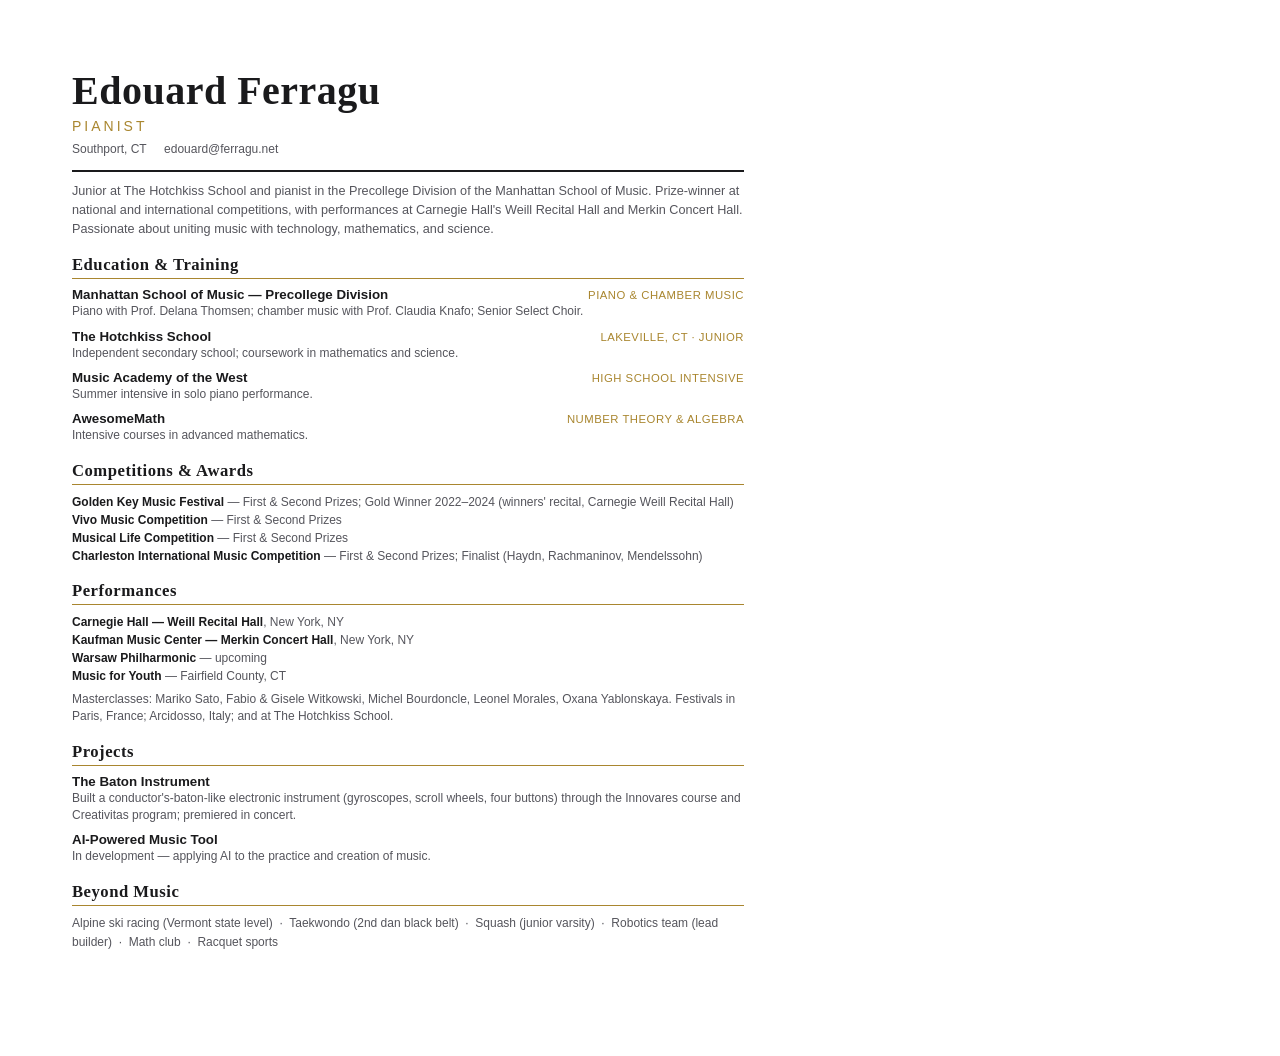
==== cv/cv-source.html @ 1e17b832 "Personal website: initial version Single-page pianist site with hero, about, awards, performances, e" ====
<!DOCTYPE html>
<html lang="en">
<head>
<meta charset="UTF-8" />
<style>
  @page { size: Letter; margin: 0; }
  * { margin: 0; padding: 0; box-sizing: border-box; }
  html, body { font-family: "Helvetica Neue", Arial, sans-serif; color: #1a1a1c; background: #ffffff; color-scheme: light; }
  .page { width: 8.5in; min-height: 11in; padding: 0.7in 0.75in; }
  :root { --gold: #a9862f; --ink: #1a1a1c; --soft: #55555c; --line: #e0dacd; }
  .name { font-family: Georgia, "Times New Roman", serif; font-size: 30pt; font-weight: 700; letter-spacing: .5px; }
  .title { color: var(--gold); font-size: 10.5pt; letter-spacing: 3px; text-transform: uppercase; margin-top: 4px; }
  .contact { font-size: 9pt; color: var(--soft); margin-top: 8px; }
  .contact span { margin-right: 14px; }
  .rule { height: 2px; background: var(--ink); margin: 14px 0 4px; }
  h2 { font-family: Georgia, serif; font-size: 12.5pt; color: var(--ink); margin: 16px 0 8px; letter-spacing: .5px;
       border-bottom: 1px solid var(--gold); padding-bottom: 3px; }
  .intro { font-size: 9.5pt; color: var(--soft); line-height: 1.5; margin-top: 10px; }
  .row { margin-bottom: 8px; }
  .row .r-head { display: flex; justify-content: space-between; align-items: baseline; }
  .r-title { font-size: 10pt; font-weight: 700; }
  .r-meta { font-size: 8.5pt; color: var(--gold); text-transform: uppercase; letter-spacing: .5px; white-space: nowrap; }
  .r-desc { font-size: 9pt; color: var(--soft); line-height: 1.45; margin-top: 1px; }
  .two-col { display: grid; grid-template-columns: 1fr 1fr; gap: 4px 28px; }
  ul.tight { list-style: none; }
  ul.tight li { font-size: 9pt; color: var(--soft); padding: 2px 0; }
  ul.tight li b { color: var(--ink); font-weight: 600; }
  .chips { font-size: 9pt; color: var(--soft); line-height: 1.6; }
</style>
</head>
<body>
<div class="page">
  <div class="name">Edouard Ferragu</div>
  <div class="title">Pianist</div>
  <div class="contact">
    <span>Southport, CT</span>
    <span>edouard@ferragu.net</span>
  </div>
  <div class="rule"></div>

  <p class="intro">
    Junior at The Hotchkiss School and pianist in the Precollege Division of the Manhattan School of Music.
    Prize-winner at national and international competitions, with performances at Carnegie Hall's Weill Recital
    Hall and Merkin Concert Hall. Passionate about uniting music with technology, mathematics, and science.
  </p>

  <h2>Education &amp; Training</h2>
  <div class="row"><div class="r-head"><span class="r-title">Manhattan School of Music — Precollege Division</span><span class="r-meta">Piano &amp; Chamber Music</span></div>
    <div class="r-desc">Piano with Prof. Delana Thomsen; chamber music with Prof. Claudia Knafo; Senior Select Choir.</div></div>
  <div class="row"><div class="r-head"><span class="r-title">The Hotchkiss School</span><span class="r-meta">Lakeville, CT · Junior</span></div>
    <div class="r-desc">Independent secondary school; coursework in mathematics and science.</div></div>
  <div class="row"><div class="r-head"><span class="r-title">Music Academy of the West</span><span class="r-meta">High School Intensive</span></div>
    <div class="r-desc">Summer intensive in solo piano performance.</div></div>
  <div class="row"><div class="r-head"><span class="r-title">AwesomeMath</span><span class="r-meta">Number Theory &amp; Algebra</span></div>
    <div class="r-desc">Intensive courses in advanced mathematics.</div></div>

  <h2>Competitions &amp; Awards</h2>
  <ul class="tight">
    <li><b>Golden Key Music Festival</b> — First &amp; Second Prizes; Gold Winner 2022–2024 (winners' recital, Carnegie Weill Recital Hall)</li>
    <li><b>Vivo Music Competition</b> — First &amp; Second Prizes</li>
    <li><b>Musical Life Competition</b> — First &amp; Second Prizes</li>
    <li><b>Charleston International Music Competition</b> — First &amp; Second Prizes; Finalist (Haydn, Rachmaninov, Mendelssohn)</li>
  </ul>

  <h2>Performances</h2>
  <ul class="tight">
    <li><b>Carnegie Hall — Weill Recital Hall</b>, New York, NY</li>
    <li><b>Kaufman Music Center — Merkin Concert Hall</b>, New York, NY</li>
    <li><b>Warsaw Philharmonic</b> — upcoming</li>
    <li><b>Music for Youth</b> — Fairfield County, CT</li>
  </ul>
  <p class="r-desc" style="margin-top:6px;">Masterclasses: Mariko Sato, Fabio &amp; Gisele Witkowski, Michel Bourdoncle, Leonel Morales, Oxana Yablonskaya.
     Festivals in Paris, France; Arcidosso, Italy; and at The Hotchkiss School.</p>

  <h2>Projects</h2>
  <div class="row"><div class="r-title">The Baton Instrument</div>
    <div class="r-desc">Built a conductor's-baton-like electronic instrument (gyroscopes, scroll wheels, four buttons) through the
      Innovares course and Creativitas program; premiered in concert.</div></div>
  <div class="row"><div class="r-title">AI-Powered Music Tool</div>
    <div class="r-desc">In development — applying AI to the practice and creation of music.</div></div>

  <h2>Beyond Music</h2>
  <p class="chips">
    Alpine ski racing (Vermont state level) &nbsp;·&nbsp; Taekwondo (2nd dan black belt) &nbsp;·&nbsp;
    Squash (junior varsity) &nbsp;·&nbsp; Robotics team (lead builder) &nbsp;·&nbsp; Math club &nbsp;·&nbsp; Racquet sports
  </p>
</div>
</body>
</html>
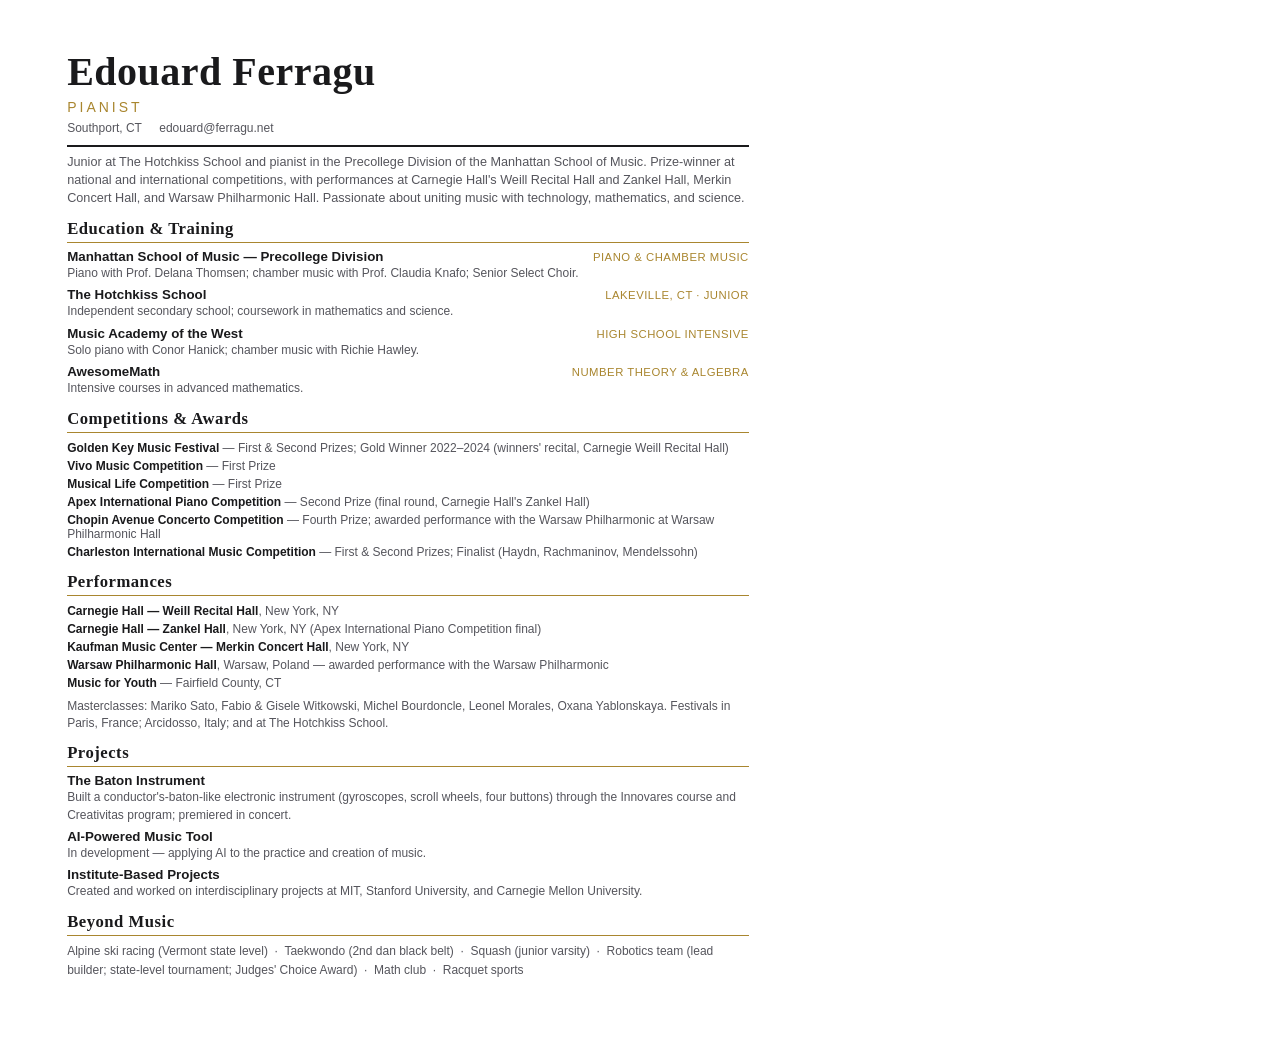
==== commit 8607020e: "Update awards, training, projects, and robotics achievements" ====
--- a/cv/cv-source.html
+++ b/cv/cv-source.html
@@ -6,17 +6,17 @@
   @page { size: Letter; margin: 0; }
   * { margin: 0; padding: 0; box-sizing: border-box; }
   html, body { font-family: "Helvetica Neue", Arial, sans-serif; color: #1a1a1c; background: #ffffff; color-scheme: light; }
-  .page { width: 8.5in; min-height: 11in; padding: 0.7in 0.75in; }
+  .page { width: 8.5in; min-height: 11in; padding: 0.5in 0.7in 0.3in; }
   :root { --gold: #a9862f; --ink: #1a1a1c; --soft: #55555c; --line: #e0dacd; }
   .name { font-family: Georgia, "Times New Roman", serif; font-size: 30pt; font-weight: 700; letter-spacing: .5px; }
   .title { color: var(--gold); font-size: 10.5pt; letter-spacing: 3px; text-transform: uppercase; margin-top: 4px; }
-  .contact { font-size: 9pt; color: var(--soft); margin-top: 8px; }
+  .contact { font-size: 9pt; color: var(--soft); margin-top: 6px; }
   .contact span { margin-right: 14px; }
-  .rule { height: 2px; background: var(--ink); margin: 14px 0 4px; }
-  h2 { font-family: Georgia, serif; font-size: 12.5pt; color: var(--ink); margin: 16px 0 8px; letter-spacing: .5px;
+  .rule { height: 2px; background: var(--ink); margin: 10px 0 3px; }
+  h2 { font-family: Georgia, serif; font-size: 12.5pt; color: var(--ink); margin: 11px 0 6px; letter-spacing: .5px;
        border-bottom: 1px solid var(--gold); padding-bottom: 3px; }
-  .intro { font-size: 9.5pt; color: var(--soft); line-height: 1.5; margin-top: 10px; }
-  .row { margin-bottom: 8px; }
+  .intro { font-size: 9.5pt; color: var(--soft); line-height: 1.42; margin-top: 7px; }
+  .row { margin-bottom: 5px; }
   .row .r-head { display: flex; justify-content: space-between; align-items: baseline; }
   .r-title { font-size: 10pt; font-weight: 700; }
   .r-meta { font-size: 8.5pt; color: var(--gold); text-transform: uppercase; letter-spacing: .5px; white-space: nowrap; }
@@ -41,7 +41,8 @@
   <p class="intro">
     Junior at The Hotchkiss School and pianist in the Precollege Division of the Manhattan School of Music.
     Prize-winner at national and international competitions, with performances at Carnegie Hall's Weill Recital
-    Hall and Merkin Concert Hall. Passionate about uniting music with technology, mathematics, and science.
+    Hall and Zankel Hall, Merkin Concert Hall, and Warsaw Philharmonic Hall. Passionate about uniting music
+    with technology, mathematics, and science.
   </p>
 
   <h2>Education &amp; Training</h2>
@@ -50,23 +51,26 @@
   <div class="row"><div class="r-head"><span class="r-title">The Hotchkiss School</span><span class="r-meta">Lakeville, CT · Junior</span></div>
     <div class="r-desc">Independent secondary school; coursework in mathematics and science.</div></div>
   <div class="row"><div class="r-head"><span class="r-title">Music Academy of the West</span><span class="r-meta">High School Intensive</span></div>
-    <div class="r-desc">Summer intensive in solo piano performance.</div></div>
+    <div class="r-desc">Solo piano with Conor Hanick; chamber music with Richie Hawley.</div></div>
   <div class="row"><div class="r-head"><span class="r-title">AwesomeMath</span><span class="r-meta">Number Theory &amp; Algebra</span></div>
     <div class="r-desc">Intensive courses in advanced mathematics.</div></div>
 
   <h2>Competitions &amp; Awards</h2>
   <ul class="tight">
     <li><b>Golden Key Music Festival</b> — First &amp; Second Prizes; Gold Winner 2022–2024 (winners' recital, Carnegie Weill Recital Hall)</li>
-    <li><b>Vivo Music Competition</b> — First &amp; Second Prizes</li>
-    <li><b>Musical Life Competition</b> — First &amp; Second Prizes</li>
+    <li><b>Vivo Music Competition</b> — First Prize</li>
+    <li><b>Musical Life Competition</b> — First Prize</li>
+    <li><b>Apex International Piano Competition</b> — Second Prize (final round, Carnegie Hall's Zankel Hall)</li>
+    <li><b>Chopin Avenue Concerto Competition</b> — Fourth Prize; awarded performance with the Warsaw Philharmonic at Warsaw Philharmonic Hall</li>
     <li><b>Charleston International Music Competition</b> — First &amp; Second Prizes; Finalist (Haydn, Rachmaninov, Mendelssohn)</li>
   </ul>
 
   <h2>Performances</h2>
   <ul class="tight">
     <li><b>Carnegie Hall — Weill Recital Hall</b>, New York, NY</li>
+    <li><b>Carnegie Hall — Zankel Hall</b>, New York, NY (Apex International Piano Competition final)</li>
     <li><b>Kaufman Music Center — Merkin Concert Hall</b>, New York, NY</li>
-    <li><b>Warsaw Philharmonic</b> — upcoming</li>
+    <li><b>Warsaw Philharmonic Hall</b>, Warsaw, Poland — awarded performance with the Warsaw Philharmonic</li>
     <li><b>Music for Youth</b> — Fairfield County, CT</li>
   </ul>
   <p class="r-desc" style="margin-top:6px;">Masterclasses: Mariko Sato, Fabio &amp; Gisele Witkowski, Michel Bourdoncle, Leonel Morales, Oxana Yablonskaya.
@@ -78,11 +82,14 @@
       Innovares course and Creativitas program; premiered in concert.</div></div>
   <div class="row"><div class="r-title">AI-Powered Music Tool</div>
     <div class="r-desc">In development — applying AI to the practice and creation of music.</div></div>
+  <div class="row"><div class="r-title">Institute-Based Projects</div>
+    <div class="r-desc">Created and worked on interdisciplinary projects at MIT, Stanford University, and Carnegie Mellon University.</div></div>
 
   <h2>Beyond Music</h2>
   <p class="chips">
     Alpine ski racing (Vermont state level) &nbsp;·&nbsp; Taekwondo (2nd dan black belt) &nbsp;·&nbsp;
-    Squash (junior varsity) &nbsp;·&nbsp; Robotics team (lead builder) &nbsp;·&nbsp; Math club &nbsp;·&nbsp; Racquet sports
+    Squash (junior varsity) &nbsp;·&nbsp; Robotics team (lead builder; state-level tournament; Judges' Choice Award)
+    &nbsp;·&nbsp; Math club &nbsp;·&nbsp; Racquet sports
   </p>
 </div>
 </body>
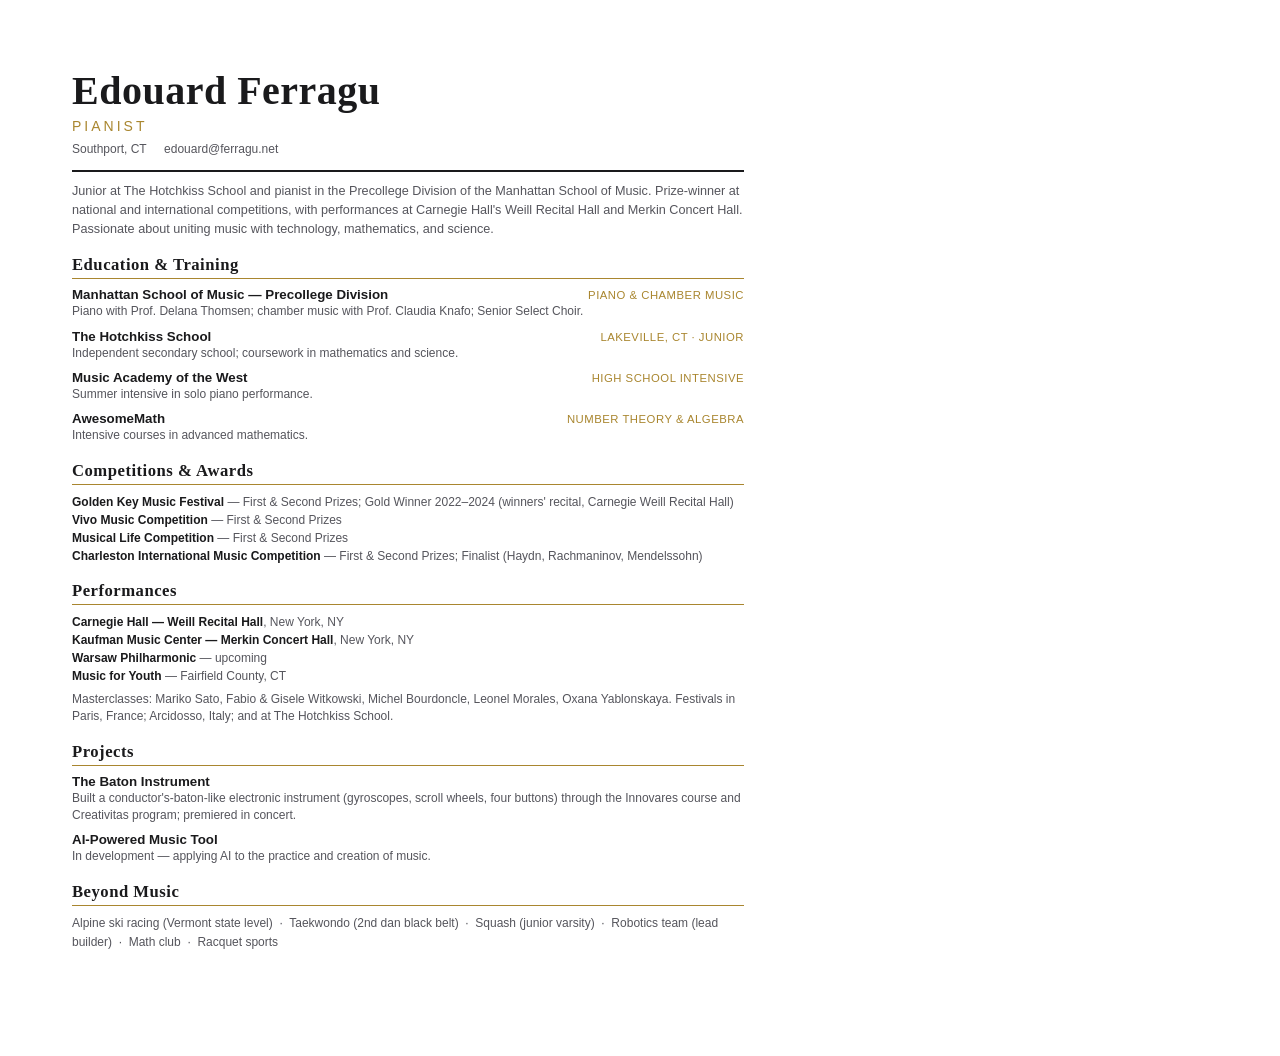
==== commit bdd555ae: "Revert "Update awards, training, projects, and robotics achievements" This reverts commit 8607020e5c" ====
--- a/cv/cv-source.html
+++ b/cv/cv-source.html
@@ -6,17 +6,17 @@
   @page { size: Letter; margin: 0; }
   * { margin: 0; padding: 0; box-sizing: border-box; }
   html, body { font-family: "Helvetica Neue", Arial, sans-serif; color: #1a1a1c; background: #ffffff; color-scheme: light; }
-  .page { width: 8.5in; min-height: 11in; padding: 0.5in 0.7in 0.3in; }
+  .page { width: 8.5in; min-height: 11in; padding: 0.7in 0.75in; }
   :root { --gold: #a9862f; --ink: #1a1a1c; --soft: #55555c; --line: #e0dacd; }
   .name { font-family: Georgia, "Times New Roman", serif; font-size: 30pt; font-weight: 700; letter-spacing: .5px; }
   .title { color: var(--gold); font-size: 10.5pt; letter-spacing: 3px; text-transform: uppercase; margin-top: 4px; }
-  .contact { font-size: 9pt; color: var(--soft); margin-top: 6px; }
+  .contact { font-size: 9pt; color: var(--soft); margin-top: 8px; }
   .contact span { margin-right: 14px; }
-  .rule { height: 2px; background: var(--ink); margin: 10px 0 3px; }
-  h2 { font-family: Georgia, serif; font-size: 12.5pt; color: var(--ink); margin: 11px 0 6px; letter-spacing: .5px;
+  .rule { height: 2px; background: var(--ink); margin: 14px 0 4px; }
+  h2 { font-family: Georgia, serif; font-size: 12.5pt; color: var(--ink); margin: 16px 0 8px; letter-spacing: .5px;
        border-bottom: 1px solid var(--gold); padding-bottom: 3px; }
-  .intro { font-size: 9.5pt; color: var(--soft); line-height: 1.42; margin-top: 7px; }
-  .row { margin-bottom: 5px; }
+  .intro { font-size: 9.5pt; color: var(--soft); line-height: 1.5; margin-top: 10px; }
+  .row { margin-bottom: 8px; }
   .row .r-head { display: flex; justify-content: space-between; align-items: baseline; }
   .r-title { font-size: 10pt; font-weight: 700; }
   .r-meta { font-size: 8.5pt; color: var(--gold); text-transform: uppercase; letter-spacing: .5px; white-space: nowrap; }
@@ -41,8 +41,7 @@
   <p class="intro">
     Junior at The Hotchkiss School and pianist in the Precollege Division of the Manhattan School of Music.
     Prize-winner at national and international competitions, with performances at Carnegie Hall's Weill Recital
-    Hall and Zankel Hall, Merkin Concert Hall, and Warsaw Philharmonic Hall. Passionate about uniting music
-    with technology, mathematics, and science.
+    Hall and Merkin Concert Hall. Passionate about uniting music with technology, mathematics, and science.
   </p>
 
   <h2>Education &amp; Training</h2>
@@ -51,26 +50,23 @@
   <div class="row"><div class="r-head"><span class="r-title">The Hotchkiss School</span><span class="r-meta">Lakeville, CT · Junior</span></div>
     <div class="r-desc">Independent secondary school; coursework in mathematics and science.</div></div>
   <div class="row"><div class="r-head"><span class="r-title">Music Academy of the West</span><span class="r-meta">High School Intensive</span></div>
-    <div class="r-desc">Solo piano with Conor Hanick; chamber music with Richie Hawley.</div></div>
+    <div class="r-desc">Summer intensive in solo piano performance.</div></div>
   <div class="row"><div class="r-head"><span class="r-title">AwesomeMath</span><span class="r-meta">Number Theory &amp; Algebra</span></div>
     <div class="r-desc">Intensive courses in advanced mathematics.</div></div>
 
   <h2>Competitions &amp; Awards</h2>
   <ul class="tight">
     <li><b>Golden Key Music Festival</b> — First &amp; Second Prizes; Gold Winner 2022–2024 (winners' recital, Carnegie Weill Recital Hall)</li>
-    <li><b>Vivo Music Competition</b> — First Prize</li>
-    <li><b>Musical Life Competition</b> — First Prize</li>
-    <li><b>Apex International Piano Competition</b> — Second Prize (final round, Carnegie Hall's Zankel Hall)</li>
-    <li><b>Chopin Avenue Concerto Competition</b> — Fourth Prize; awarded performance with the Warsaw Philharmonic at Warsaw Philharmonic Hall</li>
+    <li><b>Vivo Music Competition</b> — First &amp; Second Prizes</li>
+    <li><b>Musical Life Competition</b> — First &amp; Second Prizes</li>
     <li><b>Charleston International Music Competition</b> — First &amp; Second Prizes; Finalist (Haydn, Rachmaninov, Mendelssohn)</li>
   </ul>
 
   <h2>Performances</h2>
   <ul class="tight">
     <li><b>Carnegie Hall — Weill Recital Hall</b>, New York, NY</li>
-    <li><b>Carnegie Hall — Zankel Hall</b>, New York, NY (Apex International Piano Competition final)</li>
     <li><b>Kaufman Music Center — Merkin Concert Hall</b>, New York, NY</li>
-    <li><b>Warsaw Philharmonic Hall</b>, Warsaw, Poland — awarded performance with the Warsaw Philharmonic</li>
+    <li><b>Warsaw Philharmonic</b> — upcoming</li>
     <li><b>Music for Youth</b> — Fairfield County, CT</li>
   </ul>
   <p class="r-desc" style="margin-top:6px;">Masterclasses: Mariko Sato, Fabio &amp; Gisele Witkowski, Michel Bourdoncle, Leonel Morales, Oxana Yablonskaya.
@@ -82,14 +78,11 @@
       Innovares course and Creativitas program; premiered in concert.</div></div>
   <div class="row"><div class="r-title">AI-Powered Music Tool</div>
     <div class="r-desc">In development — applying AI to the practice and creation of music.</div></div>
-  <div class="row"><div class="r-title">Institute-Based Projects</div>
-    <div class="r-desc">Created and worked on interdisciplinary projects at MIT, Stanford University, and Carnegie Mellon University.</div></div>
 
   <h2>Beyond Music</h2>
   <p class="chips">
     Alpine ski racing (Vermont state level) &nbsp;·&nbsp; Taekwondo (2nd dan black belt) &nbsp;·&nbsp;
-    Squash (junior varsity) &nbsp;·&nbsp; Robotics team (lead builder; state-level tournament; Judges' Choice Award)
-    &nbsp;·&nbsp; Math club &nbsp;·&nbsp; Racquet sports
+    Squash (junior varsity) &nbsp;·&nbsp; Robotics team (lead builder) &nbsp;·&nbsp; Math club &nbsp;·&nbsp; Racquet sports
   </p>
 </div>
 </body>
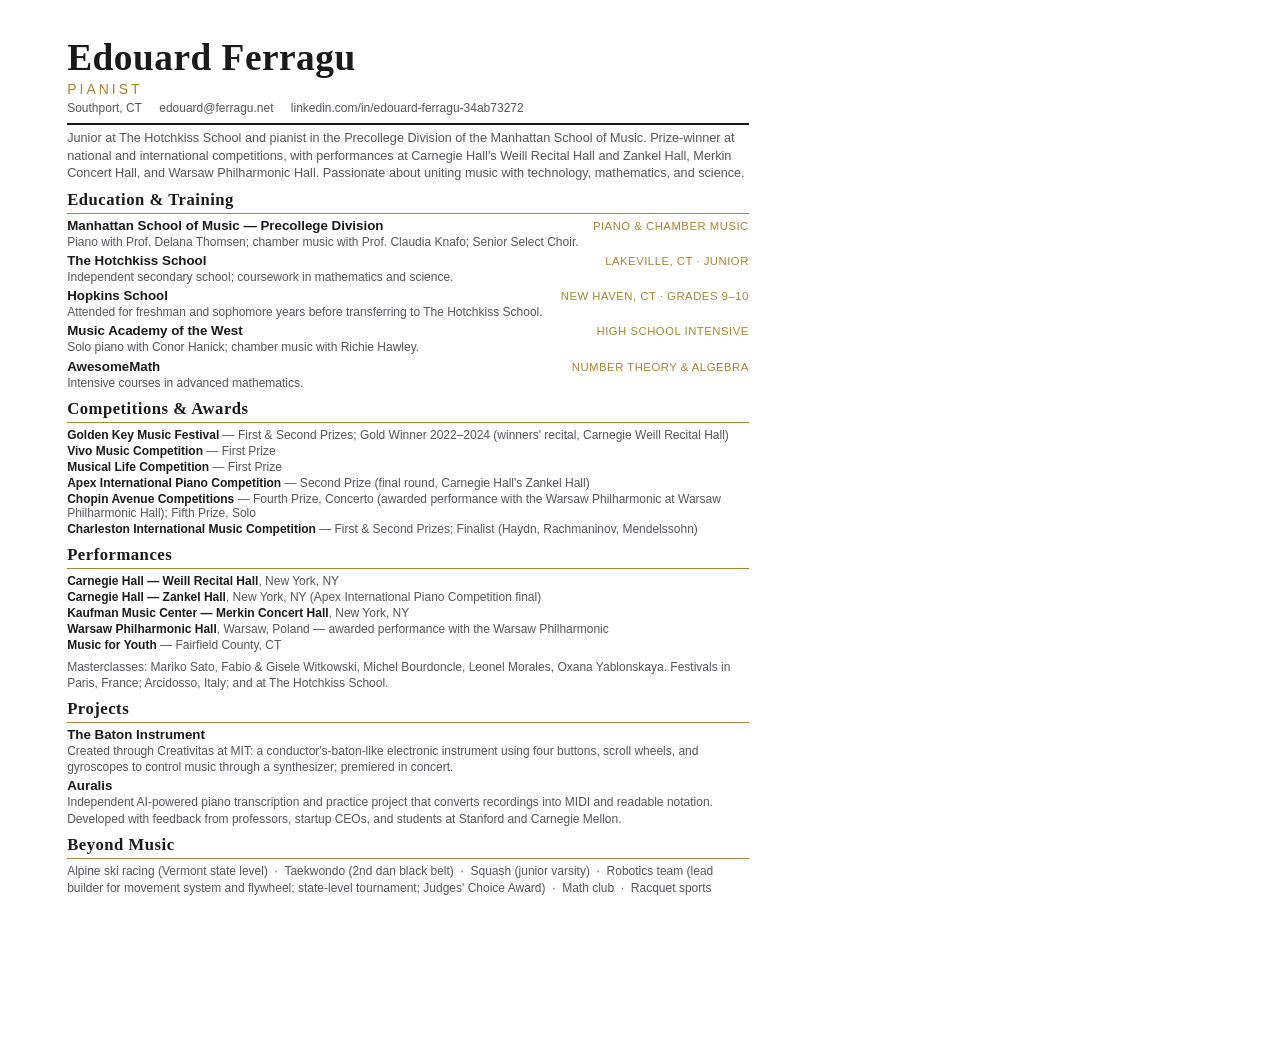
==== commit 888193cf: "Update personal website and CV" ====
--- a/cv/cv-source.html
+++ b/cv/cv-source.html
@@ -6,26 +6,26 @@
   @page { size: Letter; margin: 0; }
   * { margin: 0; padding: 0; box-sizing: border-box; }
   html, body { font-family: "Helvetica Neue", Arial, sans-serif; color: #1a1a1c; background: #ffffff; color-scheme: light; }
-  .page { width: 8.5in; min-height: 11in; padding: 0.7in 0.75in; }
+  .page { width: 8.5in; min-height: 11in; padding: 0.38in 0.7in 0.15in; }
   :root { --gold: #a9862f; --ink: #1a1a1c; --soft: #55555c; --line: #e0dacd; }
-  .name { font-family: Georgia, "Times New Roman", serif; font-size: 30pt; font-weight: 700; letter-spacing: .5px; }
-  .title { color: var(--gold); font-size: 10.5pt; letter-spacing: 3px; text-transform: uppercase; margin-top: 4px; }
-  .contact { font-size: 9pt; color: var(--soft); margin-top: 8px; }
+  .name { font-family: Georgia, "Times New Roman", serif; font-size: 28pt; font-weight: 700; letter-spacing: .5px; }
+  .title { color: var(--gold); font-size: 10.5pt; letter-spacing: 3px; text-transform: uppercase; margin-top: 2px; }
+  .contact { font-size: 9pt; color: var(--soft); margin-top: 4px; }
   .contact span { margin-right: 14px; }
-  .rule { height: 2px; background: var(--ink); margin: 14px 0 4px; }
-  h2 { font-family: Georgia, serif; font-size: 12.5pt; color: var(--ink); margin: 16px 0 8px; letter-spacing: .5px;
+  .rule { height: 2px; background: var(--ink); margin: 8px 0 3px; }
+  h2 { font-family: Georgia, serif; font-size: 12.5pt; color: var(--ink); margin: 8px 0 4px; letter-spacing: .5px;
        border-bottom: 1px solid var(--gold); padding-bottom: 3px; }
-  .intro { font-size: 9.5pt; color: var(--soft); line-height: 1.5; margin-top: 10px; }
-  .row { margin-bottom: 8px; }
+  .intro { font-size: 9.5pt; color: var(--soft); line-height: 1.35; margin-top: 5px; }
+  .row { margin-bottom: 3px; }
   .row .r-head { display: flex; justify-content: space-between; align-items: baseline; }
   .r-title { font-size: 10pt; font-weight: 700; }
   .r-meta { font-size: 8.5pt; color: var(--gold); text-transform: uppercase; letter-spacing: .5px; white-space: nowrap; }
-  .r-desc { font-size: 9pt; color: var(--soft); line-height: 1.45; margin-top: 1px; }
+  .r-desc { font-size: 9pt; color: var(--soft); line-height: 1.35; margin-top: 1px; }
   .two-col { display: grid; grid-template-columns: 1fr 1fr; gap: 4px 28px; }
   ul.tight { list-style: none; }
-  ul.tight li { font-size: 9pt; color: var(--soft); padding: 2px 0; }
+  ul.tight li { font-size: 9pt; color: var(--soft); padding: 1px 0; }
   ul.tight li b { color: var(--ink); font-weight: 600; }
-  .chips { font-size: 9pt; color: var(--soft); line-height: 1.6; }
+  .chips { font-size: 9pt; color: var(--soft); line-height: 1.4; }
 </style>
 </head>
 <body>
@@ -35,13 +35,15 @@
   <div class="contact">
     <span>Southport, CT</span>
     <span>edouard@ferragu.net</span>
+    <span>linkedin.com/in/edouard-ferragu-34ab73272</span>
   </div>
   <div class="rule"></div>
 
   <p class="intro">
     Junior at The Hotchkiss School and pianist in the Precollege Division of the Manhattan School of Music.
     Prize-winner at national and international competitions, with performances at Carnegie Hall's Weill Recital
-    Hall and Merkin Concert Hall. Passionate about uniting music with technology, mathematics, and science.
+    Hall and Zankel Hall, Merkin Concert Hall, and Warsaw Philharmonic Hall. Passionate about uniting music
+    with technology, mathematics, and science.
   </p>
 
   <h2>Education &amp; Training</h2>
@@ -49,24 +51,29 @@
     <div class="r-desc">Piano with Prof. Delana Thomsen; chamber music with Prof. Claudia Knafo; Senior Select Choir.</div></div>
   <div class="row"><div class="r-head"><span class="r-title">The Hotchkiss School</span><span class="r-meta">Lakeville, CT · Junior</span></div>
     <div class="r-desc">Independent secondary school; coursework in mathematics and science.</div></div>
+  <div class="row"><div class="r-head"><span class="r-title">Hopkins School</span><span class="r-meta">New Haven, CT · Grades 9–10</span></div>
+    <div class="r-desc">Attended for freshman and sophomore years before transferring to The Hotchkiss School.</div></div>
   <div class="row"><div class="r-head"><span class="r-title">Music Academy of the West</span><span class="r-meta">High School Intensive</span></div>
-    <div class="r-desc">Summer intensive in solo piano performance.</div></div>
+    <div class="r-desc">Solo piano with Conor Hanick; chamber music with Richie Hawley.</div></div>
   <div class="row"><div class="r-head"><span class="r-title">AwesomeMath</span><span class="r-meta">Number Theory &amp; Algebra</span></div>
     <div class="r-desc">Intensive courses in advanced mathematics.</div></div>
 
   <h2>Competitions &amp; Awards</h2>
   <ul class="tight">
     <li><b>Golden Key Music Festival</b> — First &amp; Second Prizes; Gold Winner 2022–2024 (winners' recital, Carnegie Weill Recital Hall)</li>
-    <li><b>Vivo Music Competition</b> — First &amp; Second Prizes</li>
-    <li><b>Musical Life Competition</b> — First &amp; Second Prizes</li>
+    <li><b>Vivo Music Competition</b> — First Prize</li>
+    <li><b>Musical Life Competition</b> — First Prize</li>
+    <li><b>Apex International Piano Competition</b> — Second Prize (final round, Carnegie Hall's Zankel Hall)</li>
+    <li><b>Chopin Avenue Competitions</b> — Fourth Prize, Concerto (awarded performance with the Warsaw Philharmonic at Warsaw Philharmonic Hall); Fifth Prize, Solo</li>
     <li><b>Charleston International Music Competition</b> — First &amp; Second Prizes; Finalist (Haydn, Rachmaninov, Mendelssohn)</li>
   </ul>
 
   <h2>Performances</h2>
   <ul class="tight">
     <li><b>Carnegie Hall — Weill Recital Hall</b>, New York, NY</li>
+    <li><b>Carnegie Hall — Zankel Hall</b>, New York, NY (Apex International Piano Competition final)</li>
     <li><b>Kaufman Music Center — Merkin Concert Hall</b>, New York, NY</li>
-    <li><b>Warsaw Philharmonic</b> — upcoming</li>
+    <li><b>Warsaw Philharmonic Hall</b>, Warsaw, Poland — awarded performance with the Warsaw Philharmonic</li>
     <li><b>Music for Youth</b> — Fairfield County, CT</li>
   </ul>
   <p class="r-desc" style="margin-top:6px;">Masterclasses: Mariko Sato, Fabio &amp; Gisele Witkowski, Michel Bourdoncle, Leonel Morales, Oxana Yablonskaya.
@@ -74,15 +81,17 @@
 
   <h2>Projects</h2>
   <div class="row"><div class="r-title">The Baton Instrument</div>
-    <div class="r-desc">Built a conductor's-baton-like electronic instrument (gyroscopes, scroll wheels, four buttons) through the
-      Innovares course and Creativitas program; premiered in concert.</div></div>
-  <div class="row"><div class="r-title">AI-Powered Music Tool</div>
-    <div class="r-desc">In development — applying AI to the practice and creation of music.</div></div>
+    <div class="r-desc">Created through Creativitas at MIT: a conductor's-baton-like electronic instrument using four buttons,
+      scroll wheels, and gyroscopes to control music through a synthesizer; premiered in concert.</div></div>
+  <div class="row"><div class="r-title">Auralis</div>
+    <div class="r-desc">Independent AI-powered piano transcription and practice project that converts recordings into MIDI and
+      readable notation. Developed with feedback from professors, startup CEOs, and students at Stanford and Carnegie Mellon.</div></div>
 
   <h2>Beyond Music</h2>
   <p class="chips">
     Alpine ski racing (Vermont state level) &nbsp;·&nbsp; Taekwondo (2nd dan black belt) &nbsp;·&nbsp;
-    Squash (junior varsity) &nbsp;·&nbsp; Robotics team (lead builder) &nbsp;·&nbsp; Math club &nbsp;·&nbsp; Racquet sports
+    Squash (junior varsity) &nbsp;·&nbsp; Robotics team (lead builder for movement system and flywheel; state-level tournament; Judges' Choice Award)
+    &nbsp;·&nbsp; Math club &nbsp;·&nbsp; Racquet sports
   </p>
 </div>
 </body>
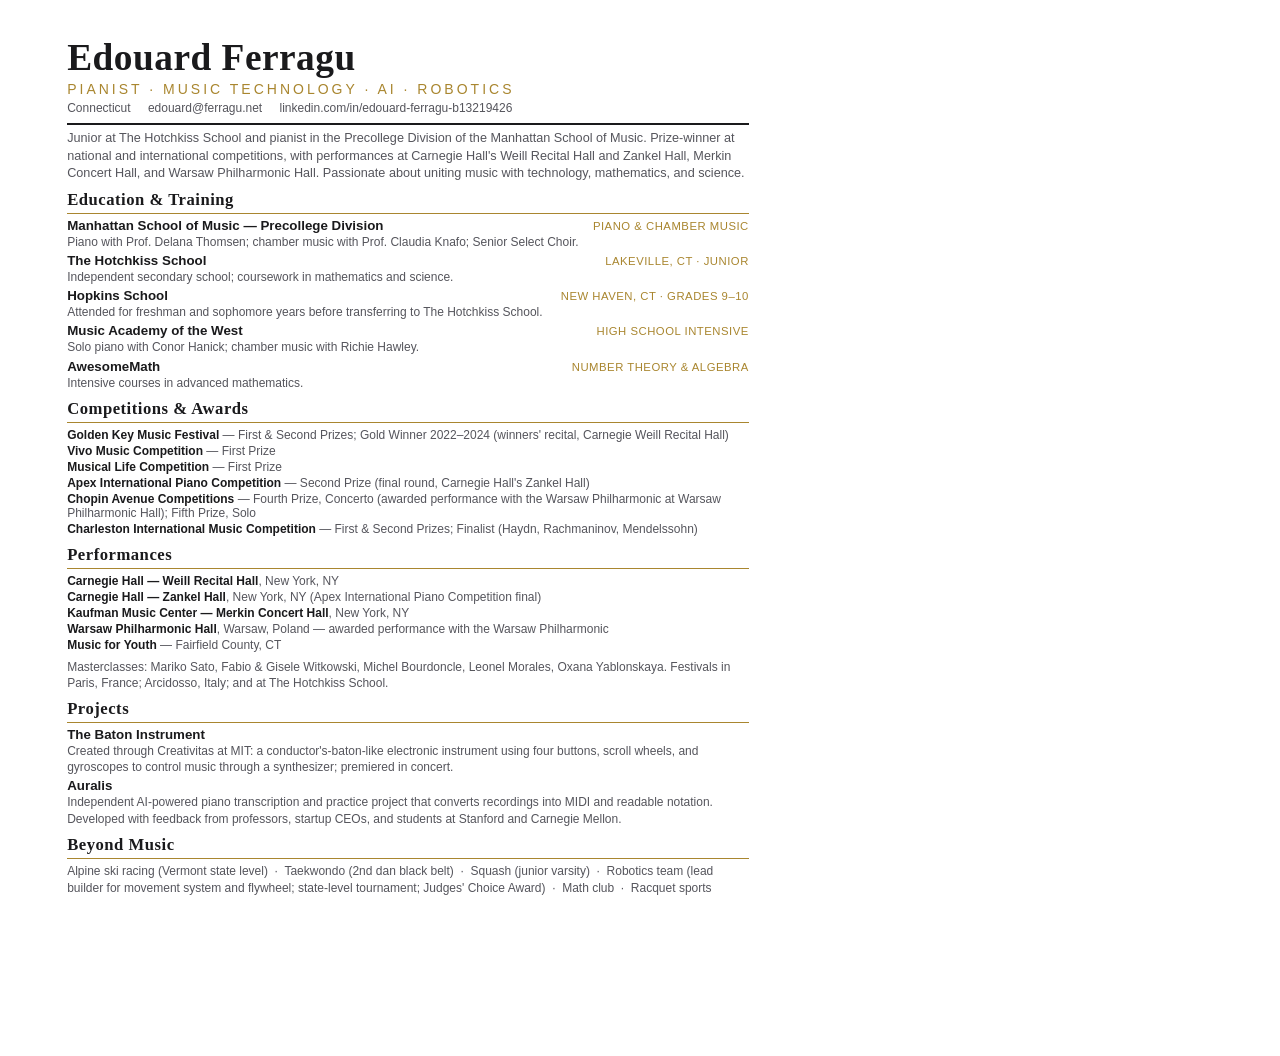
==== commit 412bc761: "Polish portfolio links and positioning" ====
--- a/cv/cv-source.html
+++ b/cv/cv-source.html
@@ -31,11 +31,11 @@
 <body>
 <div class="page">
   <div class="name">Edouard Ferragu</div>
-  <div class="title">Pianist</div>
+  <div class="title">Pianist · Music Technology · AI · Robotics</div>
   <div class="contact">
-    <span>Southport, CT</span>
+    <span>Connecticut</span>
     <span>edouard@ferragu.net</span>
-    <span>linkedin.com/in/edouard-ferragu-34ab73272</span>
+    <span>linkedin.com/in/edouard-ferragu-b13219426</span>
   </div>
   <div class="rule"></div>
 
